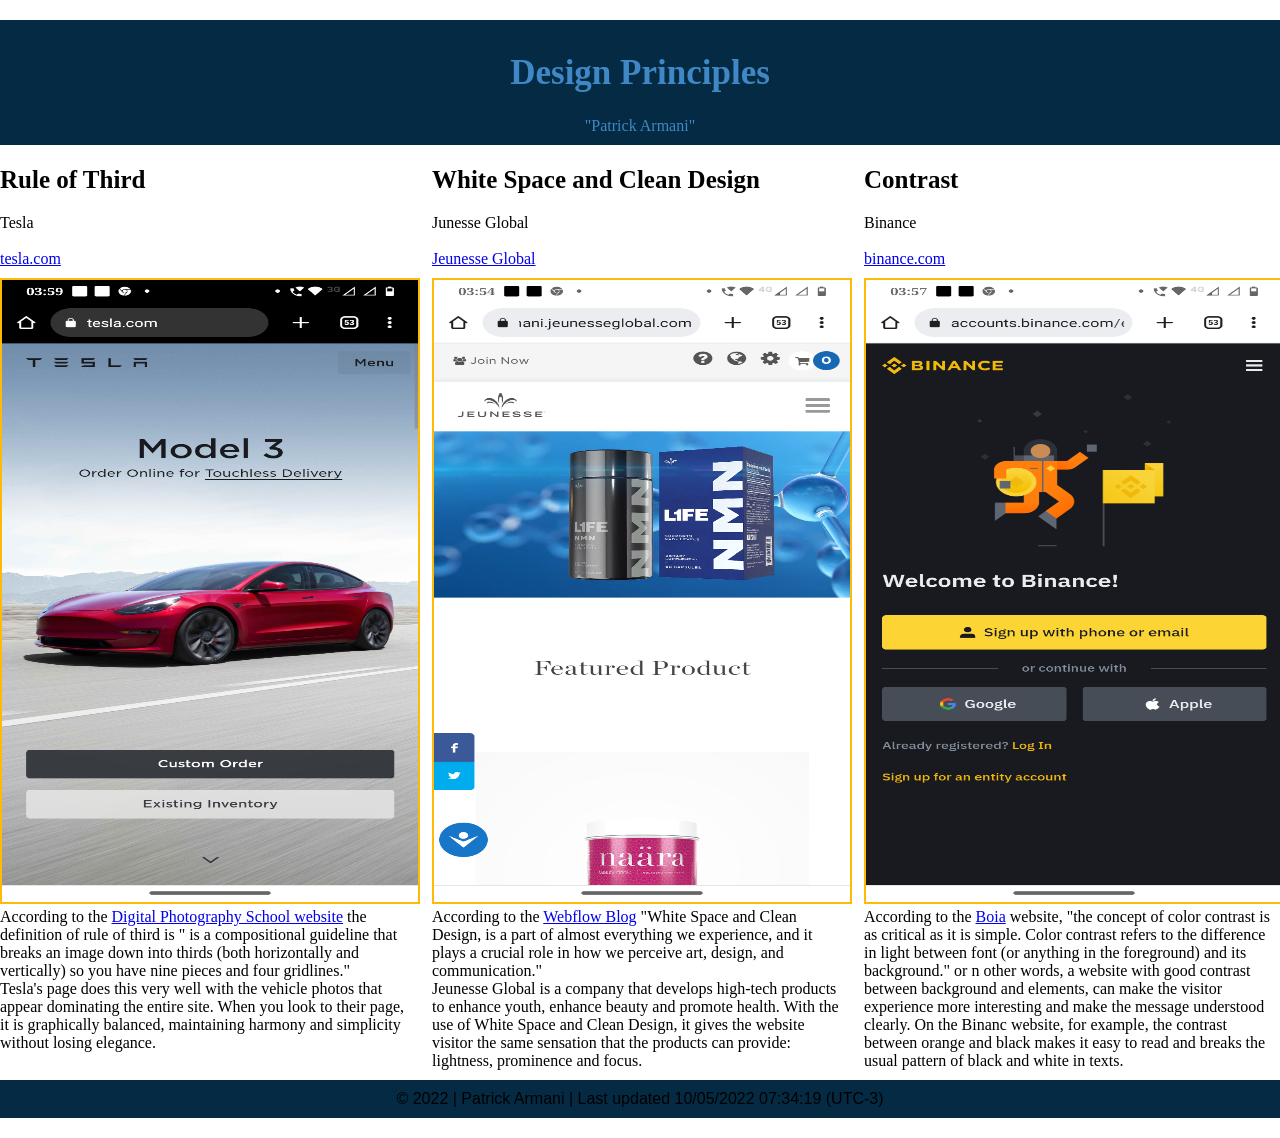
==== lesson2/design-principles.html @ ba6e51c0 "lesson2" ====
<!DOCTYPE html>
<html lang="en">
<head>
    <meta charset="UTF-8">
    <meta http-equiv="X-UA-Compatible" content="IE=edge">
    <meta name="viewport" content="width=device-width, initial-scale=1.0">
    <meta name="description" content="Design Principles Document assignment for Patrick Armani in WDD 230: Web Frontend Development at Brigham Young University - Idaho">
    <title>Design Principles</title>
    <link rel="stylesheet" href="styles/normalize.css">
    <link rel="stylesheet" href="styles/small.css">
    <link rel="stylesheet" href="styles/medium.css">
    <link rel="stylesheet" href="styles/large.css">
</head>
<body>
    <header>
        <h1>Design Principles</h1>
            "Patrick Armani"
    </header>
    <main>
        <div class="card" id="first">
            <div class="title">
            <h2>Rule of Third</h2>
            </div>
            Tesla<br><br>
            <a href="https://www.tesla.com/">tesla.com</a><br>
            <img src="images/tesla.png" alt="a screenshot from tesla website" width="900" height="1600"><br>
            According to the <a href="https://digital-photography-school.com/rule-of-thirds/">Digital Photography School website</a> the definition of rule of third is " is a compositional guideline that breaks an image down into thirds (both horizontally and vertically) so you have nine pieces and four gridlines."<br> Tesla's page does this very well with the vehicle photos that appear dominating the entire site. When you look to their page, it is graphically balanced, maintaining harmony and simplicity without losing elegance. 
        </div>
        <div class="card" id="second">            
            <div class="title">
                <h2>White Space and Clean Design</h2>
            </div>
            Junesse Global<br><br>
            <a href="https://patrickarmani.jeunesseglobal.com/">Jeunesse Global</a><br>
            <img src="images/jeunesse.png" alt="a screenshot from Jeunesse Global website" width="900" height="1600"><br>
            According to the <a href="https://webflow.com/blog/what-is-whitespace?">Webflow Blog</a> "White Space and Clean Design, is a part of almost everything we experience, and it plays a crucial role in how we perceive art, design, and communication." 
            
            <br>
            Jeunesse Global is a company that develops high-tech products to enhance youth, enhance beauty and promote health. With the use of White Space and Clean Design, it gives the website visitor the same sensation that the products can provide: lightness, prominence and focus. 
  </div>
        <div class="card" id="third">
            <div class="title">
                <h2>Contrast</h2>
            </div>
            Binance<br><br>
            <a href="https://www.binance.com/">binance.com</a><br>
            <img src="images/binance.png" alt="a screenshot from Binance website" width="900" height="1600"><br>
            According to the <a href="https://www.boia.org/blog/the-basics-and-importance-of-color-contrast-for-web-accessibility/">Boia</a> website, "the concept of color contrast is as critical as it is simple. Color contrast refers to the difference in light between font (or anything in the foreground) and its background."
            or n other words, a website with good contrast between background and elements, can make the visitor experience more interesting and make the message understood clearly. On the Binanc website, for example, the contrast between orange and black makes it easy to read and breaks the usual pattern of black and white in texts.<br>
           
         
         </div>
    </main>
    <footer>
        <span id="year">© 2022 | Patrick Armani | </span>
        <span id="lastModfied">Last updated 10/05/2022 07:34:19 (UTC-3)</span>
    </footer>
    <script src="scripts/dateUpdate.js"></script>
</body>
</html>
---- lesson2/styles/small.css ----
body {
    margin: 20px auto;
    max-width: 100%;
  }
  
  body,
  main {
    background-color: white;
  }
  
  main {
    display: grid;
    grid-template-columns: 1fr;
    grid-gap: 1em;
  }
  
  h1 {
    font-size: 35px;
  }
  
  h2 {
    font-size: 25px;
  }
  
  h3 {
    font-size: 20px;
    background-color: #042B43;
    margin: 0px;
    padding: 10px;
  }
  
  header,
  h3 {
    font-family: "Arvo", Georgia, serif;
    color: #3F88C5;
  }
  
  header,
  footer {
    text-align: center;
    background-color: #042B43;
    padding: 10px 0px;
  }
  
  section,
  img {
    border: 1px solid #ffba08;
  }
  
  section,
  footer {
    margin: 10px;
  }
  
  section {
    border-radius: 10px;
    background-color:  #ffba08;
    padding: 10px 20px;
  }
  
  img {
    width: 100%;
    height: auto;
    justify-self: center;
    border: 2px solid  #ffba08;
    margin-top: 10px;
  }
  
  p,
  footer {
    font-family: "Inter", Helvetica, sans-serif;
    font-size: 16px;
  }
  
  img p {
    padding-bottom: 15px;
  }
---- lesson2/styles/medium.css ----
@media only screen and (min-width: 32.5em) {
    main {
      grid-template-columns: repeat(2, 1fr);
      grid-template-rows: repeat(2, 0fr);
    }
  
    section,
    footer {
      margin: 10px 0px;
    }
  
    section.topic1 {
      grid-column: 1;
      grid-row: 1;
    }
  
    section.topic2 {
      grid-column: 2;
      grid-row: 1;
    }
  
    section.topic3 {
      grid-column: 1/3;
      grid-row: 2;
    }
  
    .image3 {
      width: 100%;
      height: auto;
    }
  }
---- lesson2/styles/large.css ----
@media only screen and (min-width: 60em) {
    main {
      grid-template-columns: repeat(3, 1fr);
      grid-template-rows: none;
    }
  
    section.topic1 {
      grid-column: 1;
      grid-row: none;
    }
  
    section.topic2 {
      grid-column: 2;
      grid-row: none;
    }
  
    section.topic3 {
      grid-column: 3;
      grid-row: none;
    }
  
    img.image3 {
      height: 622px;
      width: 100%;
    }
  
    img {
      height: 622px;
      width: 100%;
    }
  }
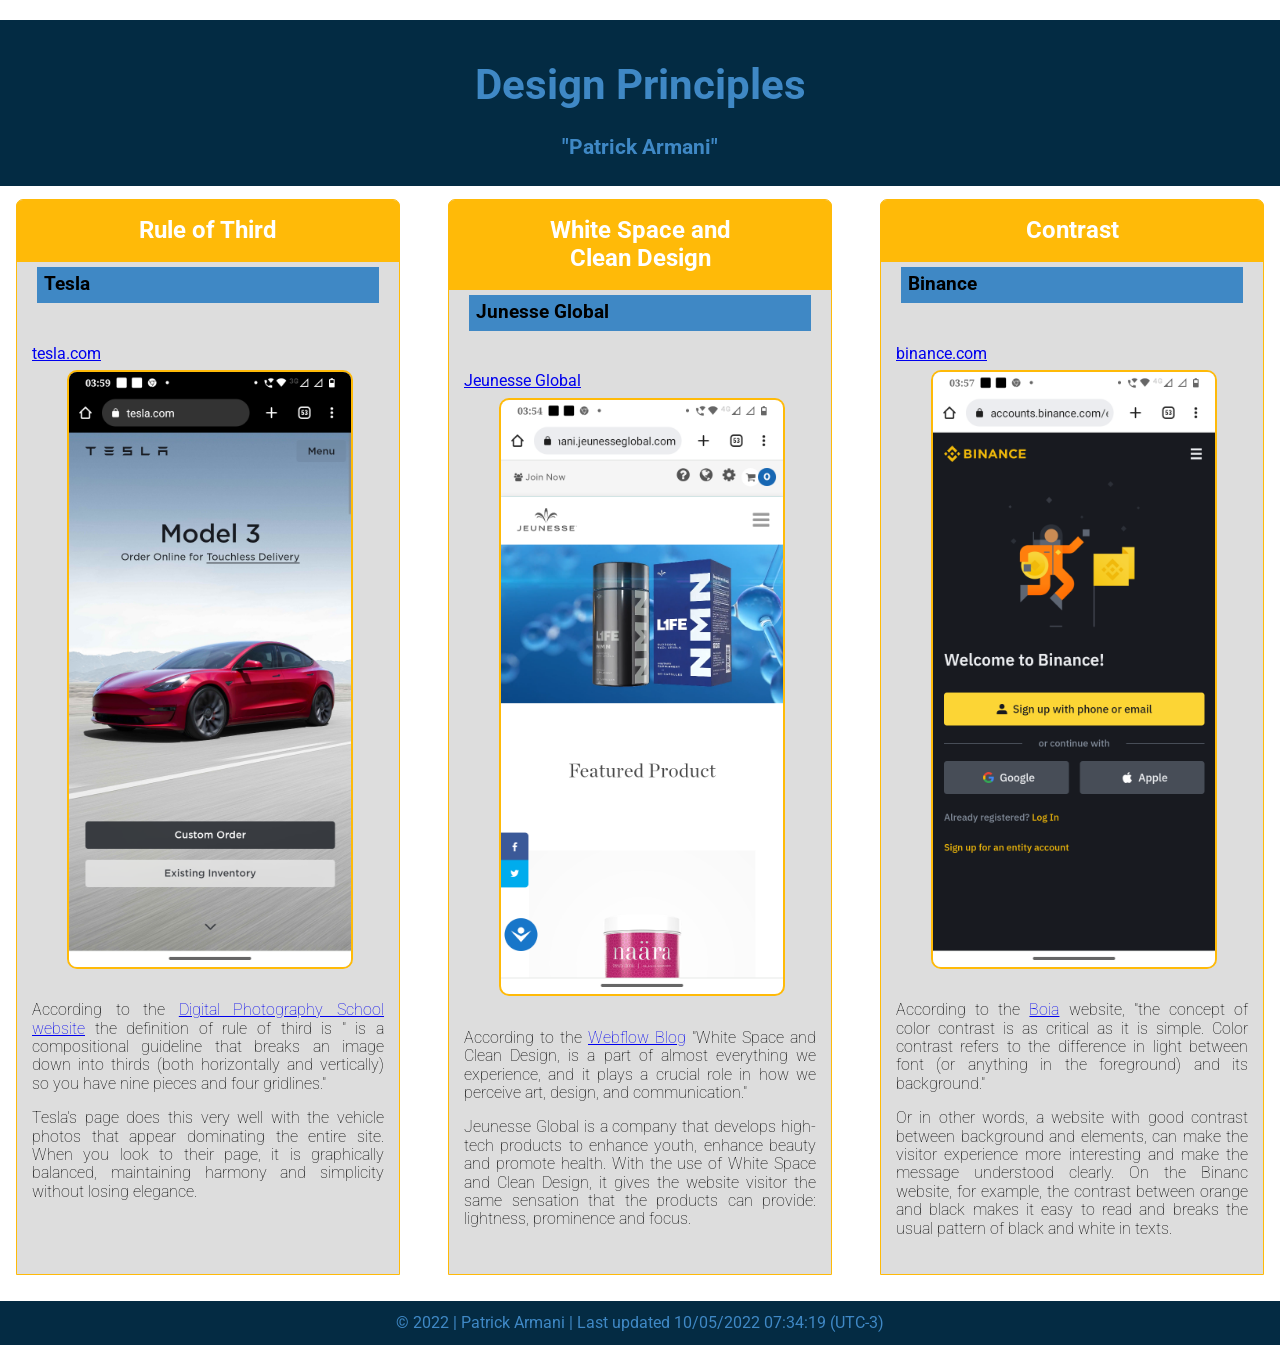
==== commit 12eea7af: "upload" ====
--- a/lesson2/design-principles.html
+++ b/lesson2/design-principles.html
@@ -21,32 +21,39 @@
             <div class="title">
             <h2>Rule of Third</h2>
             </div>
-            Tesla<br><br>
+            <h3>Tesla</h3><br><br>
             <a href="https://www.tesla.com/">tesla.com</a><br>
             <img src="images/tesla.png" alt="a screenshot from tesla website" width="900" height="1600"><br>
-            According to the <a href="https://digital-photography-school.com/rule-of-thirds/">Digital Photography School website</a> the definition of rule of third is " is a compositional guideline that breaks an image down into thirds (both horizontally and vertically) so you have nine pieces and four gridlines."<br> Tesla's page does this very well with the vehicle photos that appear dominating the entire site. When you look to their page, it is graphically balanced, maintaining harmony and simplicity without losing elegance. 
+            <h4>
+            <p>According to the <a href="https://digital-photography-school.com/rule-of-thirds/">Digital Photography School website</a> the definition of rule of third is " is a compositional guideline that breaks an image down into thirds (both horizontally and vertically) so you have nine pieces and four gridlines."</p>
+            <p>Tesla's page does this very well with the vehicle photos that appear dominating the entire site. When you look to their page, it is graphically balanced, maintaining harmony and simplicity without losing elegance. </p>
+            </h4>
         </div>
         <div class="card" id="second">            
             <div class="title">
-                <h2>White Space and Clean Design</h2>
+            <h2>White Space and <br>Clean Design</h2>
             </div>
-            Junesse Global<br><br>
+            <h3>Junesse Global</h3><br><br>
             <a href="https://patrickarmani.jeunesseglobal.com/">Jeunesse Global</a><br>
             <img src="images/jeunesse.png" alt="a screenshot from Jeunesse Global website" width="900" height="1600"><br>
-            According to the <a href="https://webflow.com/blog/what-is-whitespace?">Webflow Blog</a> "White Space and Clean Design, is a part of almost everything we experience, and it plays a crucial role in how we perceive art, design, and communication." 
+            <h4>
+                <p>According to the <a href="https://webflow.com/blog/what-is-whitespace?">Webflow Blog</a> "White Space and Clean Design, is a part of almost everything we experience, and it plays a crucial role in how we perceive art, design, and communication." </p>
             
-            <br>
-            Jeunesse Global is a company that develops high-tech products to enhance youth, enhance beauty and promote health. With the use of White Space and Clean Design, it gives the website visitor the same sensation that the products can provide: lightness, prominence and focus. 
+            
+            <p>Jeunesse Global is a company that develops high-tech products to enhance youth, enhance beauty and promote health. With the use of White Space and Clean Design, it gives the website visitor the same sensation that the products can provide: lightness, prominence and focus. </p>
+            </h4>
   </div>
         <div class="card" id="third">
             <div class="title">
-                <h2>Contrast</h2>
+            <h2>Contrast</h2>
             </div>
-            Binance<br><br>
+            <h3>Binance</h3><br><br>
             <a href="https://www.binance.com/">binance.com</a><br>
             <img src="images/binance.png" alt="a screenshot from Binance website" width="900" height="1600"><br>
-            According to the <a href="https://www.boia.org/blog/the-basics-and-importance-of-color-contrast-for-web-accessibility/">Boia</a> website, "the concept of color contrast is as critical as it is simple. Color contrast refers to the difference in light between font (or anything in the foreground) and its background."
-            or n other words, a website with good contrast between background and elements, can make the visitor experience more interesting and make the message understood clearly. On the Binanc website, for example, the contrast between orange and black makes it easy to read and breaks the usual pattern of black and white in texts.<br>
+            <h4>
+            <p>According to the <a href="https://www.boia.org/blog/the-basics-and-importance-of-color-contrast-for-web-accessibility/">Boia</a> website, "the concept of color contrast is as critical as it is simple. Color contrast refers to the difference in light between font (or anything in the foreground) and its background." </p>
+            <p>Or in other words, a website with good contrast between background and elements, can make the visitor experience more interesting and make the message understood clearly. On the Binanc website, for example, the contrast between orange and black makes it easy to read and breaks the usual pattern of black and white in texts.</p>
+            </h4>
            
          
          </div>
--- a/lesson2/styles/small.css
+++ b/lesson2/styles/small.css
@@ -1,62 +1,77 @@
+@import url('https://fonts.googleapis.com/css2?family=Roboto:wght@200;400&display=swap');
+
+:root {
+  --headerColor: #032B43;
+  --cardBackgroundColor: #dddddd;
+  --cardheaderColor:  #ffba08;
+}
+
+
 body {
     margin: 20px auto;
     max-width: 100%;
+    font-family: 'Roboto' , sans-serif;
   }
+
+header {
+  background-color: var(--headerColor);
+  text-align: center;
+  padding: 1% 0 2% 0 ;
+  margin-top: 0;
+  font-weight: bold;
+  font-size: 1.3em;
+  color: #3F88C5;
+  }
+
+main {
+  background-color: white;
+  display: grid;
+  grid-template-columns: 1fr;
+  grid-gap: 1em;
+  padding-top: 1%;
+  }
+
+.card {
+  background-color: var(--cardBackgroundColor);
+  margin: 0 1em 1em 1em;
+  padding: 0 15px 15px 15px;
+  border: 1px solid #ffba08; 
+  border-radius: 7px 7px 0 0;
+  }   
+
+.title {
+  padding: 5%;
+  margin: 0 -16px 1% -16px;
+  background-color: var(--cardheaderColor);
+  color: #FFFF;
+  border-radius: 7px 7px 0 0;
+  font-size: 10;
+  font-kerning: 5;
+  }
+
+.card h2 {
+  margin: 0;
+  color-scheme: white;
+}
+
+.card img {
+  width: 80%;
+  height: auto;
+  margin: 2% 10% 2% 10%;
+  border-radius: 10px;
+  background-color:  #ffba08;
   
-  body,
-  main {
-    background-color: white;
-  }
-  
-  main {
-    display: grid;
-    grid-template-columns: 1fr;
-    grid-gap: 1em;
-  }
-  
-  h1 {
-    font-size: 35px;
-  }
-  
-  h2 {
-    font-size: 25px;
-  }
-  
-  h3 {
-    font-size: 20px;
-    background-color: #042B43;
-    margin: 0px;
-    padding: 10px;
-  }
-  
-  header,
-  h3 {
-    font-family: "Arvo", Georgia, serif;
-    color: #3F88C5;
-  }
-  
-  header,
+}
+
   footer {
+    width: 100%;
     text-align: center;
     background-color: #042B43;
-    padding: 10px 0px;
+    padding-top: 1%;
+    padding-bottom: 1%;
+    color:#3F88C5;
   }
-  
-  section,
-  img {
-    border: 1px solid #ffba08;
-  }
-  
-  section,
-  footer {
-    margin: 10px;
-  }
-  
-  section {
-    border-radius: 10px;
-    background-color:  #ffba08;
-    padding: 10px 20px;
-  }
+
   
   img {
     width: 100%;
@@ -64,15 +79,23 @@
     justify-self: center;
     border: 2px solid  #ffba08;
     margin-top: 10px;
+    margin-left: 1em;
   }
   
-  p,
-  footer {
-    font-family: "Inter", Helvetica, sans-serif;
-    font-size: 16px;
-  }
+h2 {
+  text-align: center;
+}
+
+h3 {
   
-  img p {
-    padding-bottom: 15px;
-  }
-  +  text-align: left;
+  background-color:  #3F88C5;
+  margin: 5px;
+  padding: 7px
+}
+
+h4 {
+  text-align: justify;
+  font-weight: lighter;
+  
+}
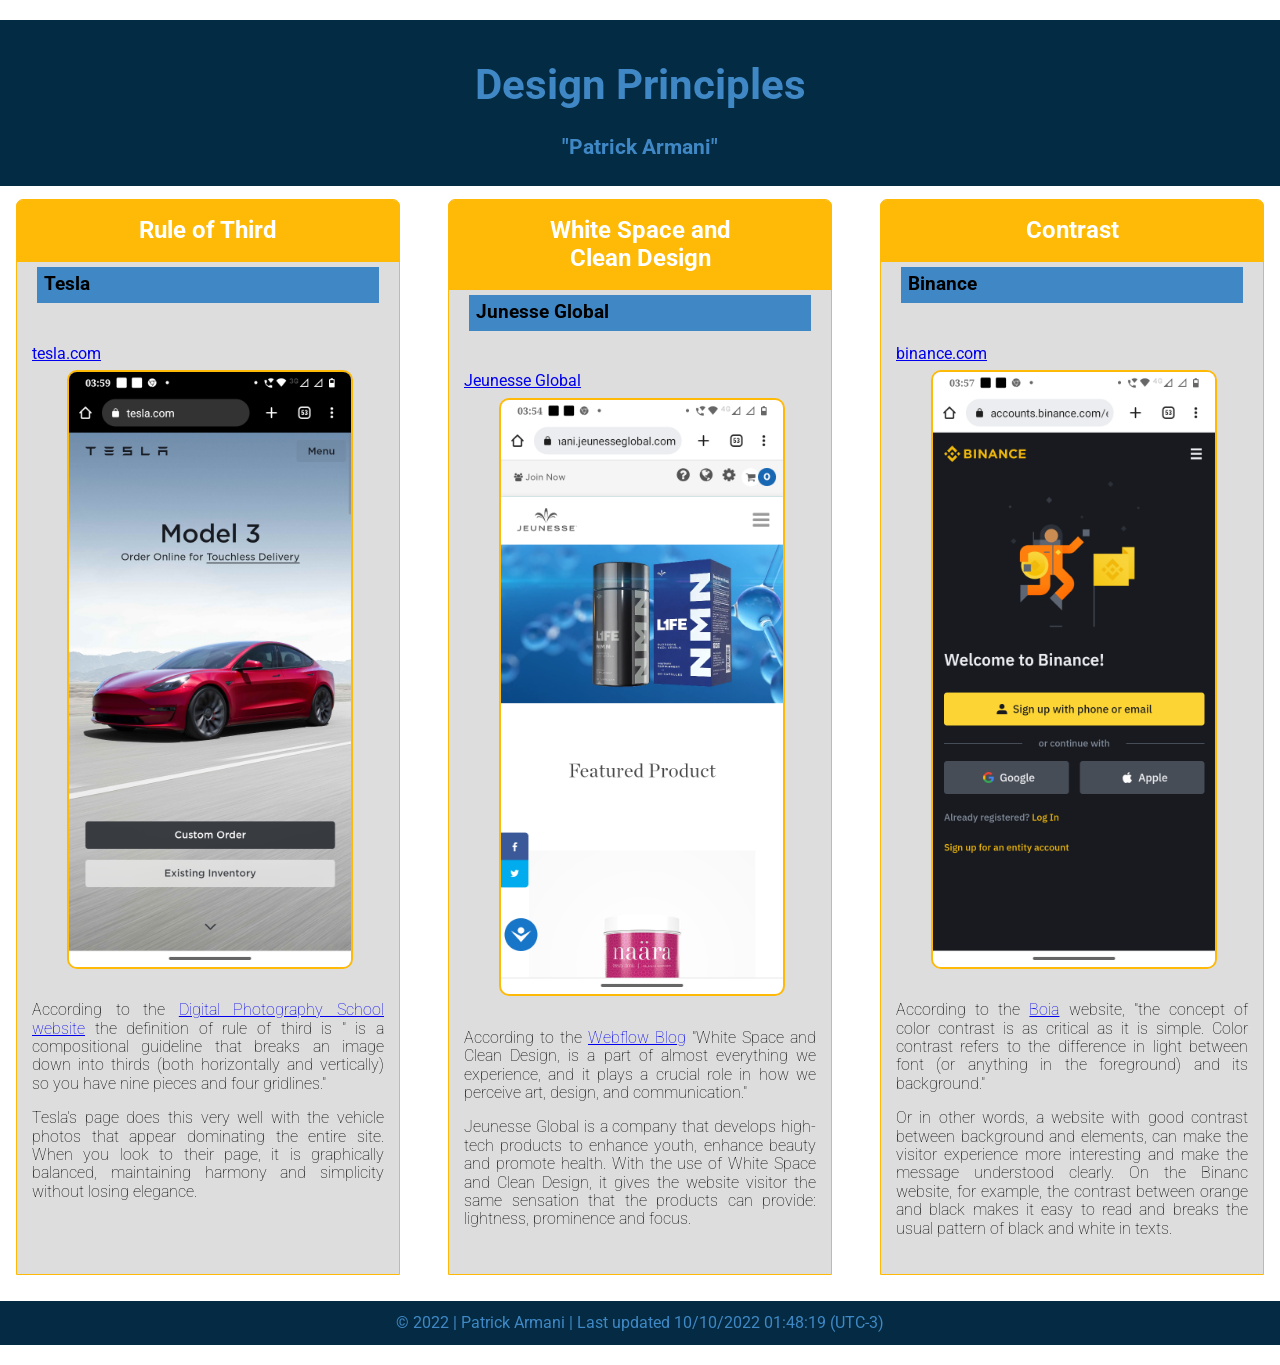
==== commit 1fffb8e2: "up" ====
--- a/lesson2/design-principles.html
+++ b/lesson2/design-principles.html
@@ -60,7 +60,7 @@
     </main>
     <footer>
         <span id="year">© 2022 | Patrick Armani | </span>
-        <span id="lastModfied">Last updated 10/05/2022 07:34:19 (UTC-3)</span>
+        <span id="lastModfied">Last updated 10/10/2022 01:48:19 (UTC-3)</span>
     </footer>
     <script src="scripts/dateUpdate.js"></script>
 </body>
--- a/lesson2/styles/medium.css
+++ b/lesson2/styles/medium.css
@@ -9,22 +9,22 @@
       margin: 10px 0px;
     }
   
-    section.topic1 {
+    card.first {
       grid-column: 1;
       grid-row: 1;
     }
   
-    section.topic2 {
+    card.second {
       grid-column: 2;
       grid-row: 1;
     }
   
-    section.topic3 {
+    card.third {
       grid-column: 1/3;
       grid-row: 2;
     }
   
-    .image3 {
+    .binance {
       width: 100%;
       height: auto;
     }
--- a/lesson2/styles/large.css
+++ b/lesson2/styles/large.css
@@ -4,29 +4,25 @@
       grid-template-rows: none;
     }
   
-    section.topic1 {
+    card.first {
       grid-column: 1;
       grid-row: none;
     }
   
-    section.topic2 {
+    card.second {
       grid-column: 2;
       grid-row: none;
     }
   
-    section.topic3 {
+    card.third {
       grid-column: 3;
       grid-row: none;
     }
   
-    img.image3 {
+    img.binance {
       height: 622px;
       width: 100%;
     }
   
-    img {
-      height: 622px;
-      width: 100%;
-    }
-  }
+}
   
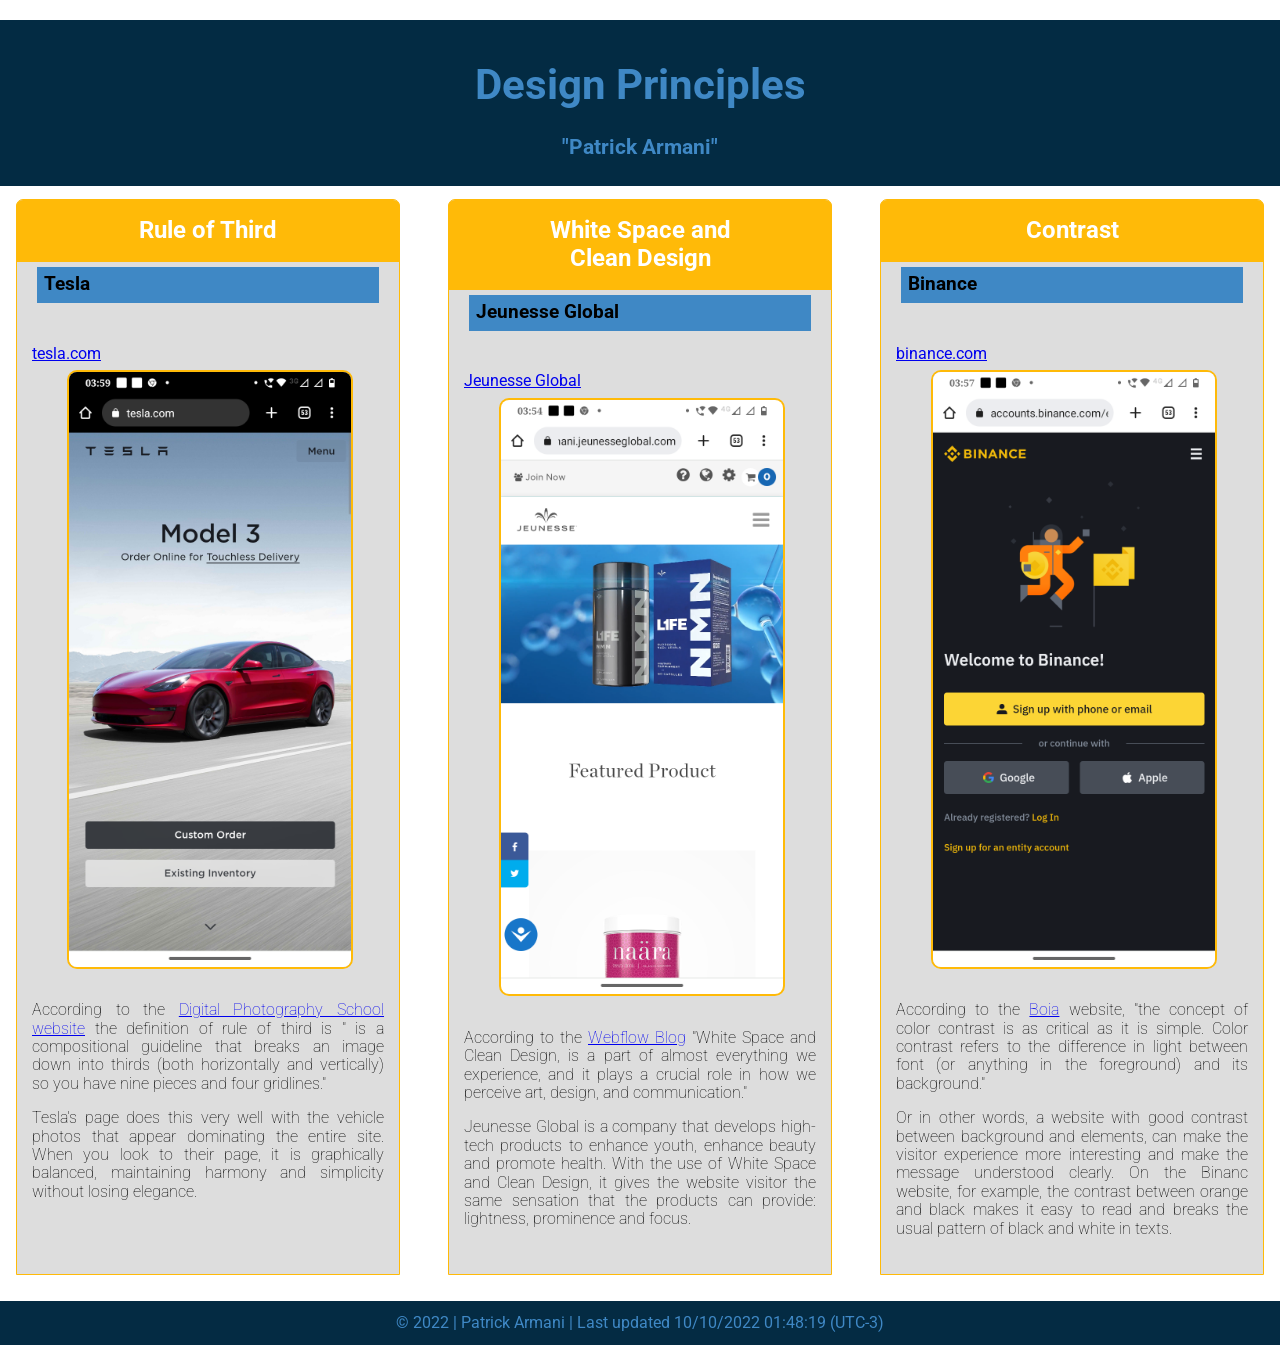
==== commit 34294e39: "up" ====
--- a/lesson2/design-principles.html
+++ b/lesson2/design-principles.html
@@ -33,7 +33,7 @@
             <div class="title">
             <h2>White Space and <br>Clean Design</h2>
             </div>
-            <h3>Junesse Global</h3><br><br>
+            <h3>Jeunesse Global</h3><br><br>
             <a href="https://patrickarmani.jeunesseglobal.com/">Jeunesse Global</a><br>
             <img src="images/jeunesse.png" alt="a screenshot from Jeunesse Global website" width="900" height="1600"><br>
             <h4>
